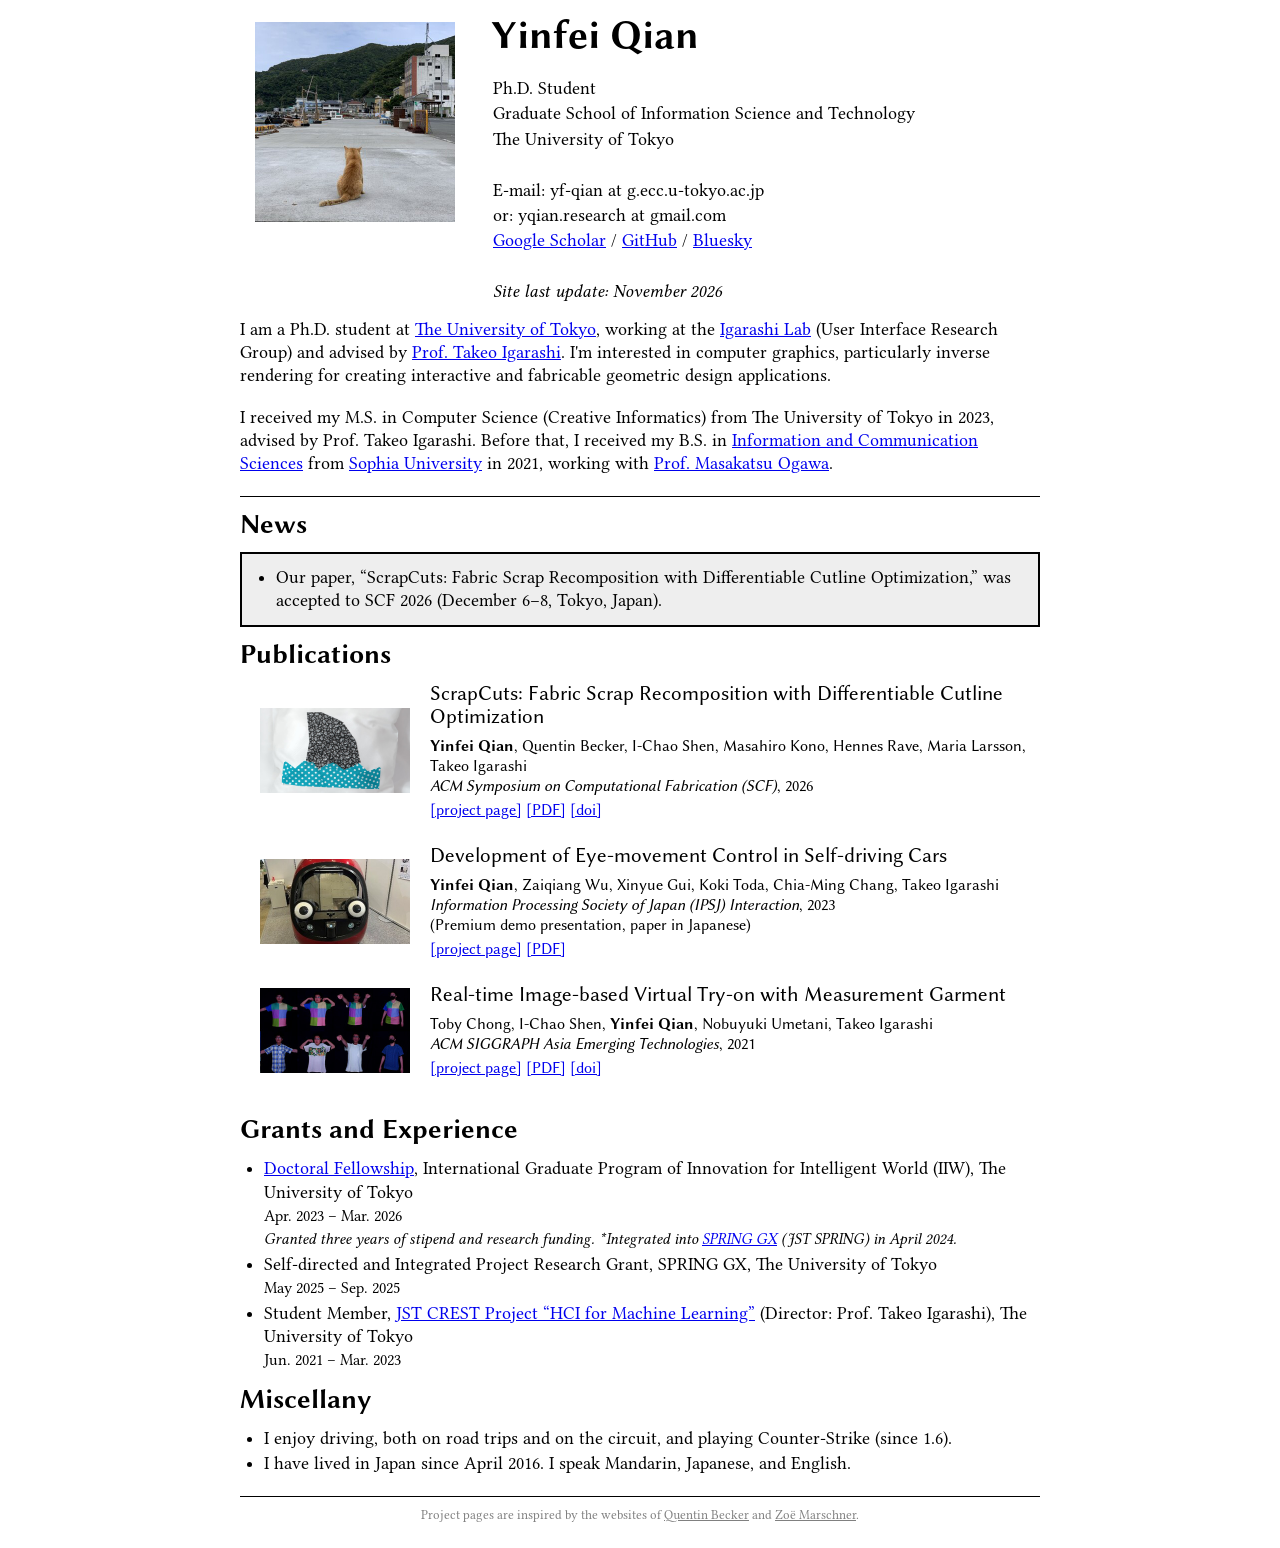
==== index.html @ 5fb3cdd7 "Initial homepage release" ====
<!DOCTYPE html>
<html lang="en">

  <head>
    <meta charset="utf-8">
    <meta name="viewport" content="width=device-width, initial-scale=1">
    <title>Yinfei Qian</title>
    <meta name="description" content="Yinfei Qian, Ph.D. student in computer graphics at The University of Tokyo.">
    <link rel="stylesheet" href="style.css">
  </head>

  <body>
    <div class="container">

      <div class="header">
        <div class="pic">
          <img class="photo" src="image/me.jpg" alt="Photo">
        </div>

        <div class="header-info">
          <h1>Yinfei Qian</h1>

          <div class="bio1">
            <p>Ph.D. Student</p>
            <p>Graduate School of Information Science and Technology</p>
            <p>The University of Tokyo</p>
            <br>
            <p>E-mail: yf-qian at g.ecc.u-tokyo.ac.jp</p>
            <p>or: yqian.research at gmail.com</p>
            <p>
              <a href="https://scholar.google.com/citations?user=1pi0i1wAAAAJ&hl=en">Google Scholar</a> /
              <a href="https://github.com/271806">GitHub</a> /
              <a href="https://bsky.app/profile/yqian-1000.bsky.social">Bluesky</a>
            </p>
            <br>
            <p><i>Site last update: November 2026</i></p>
          </div>
        </div>
      </div>

      <div class="bio">
        <p>
          I am a Ph.D. student at
          <a href="https://www.u-tokyo.ac.jp/en/index.html">The University of Tokyo</a>,
          working at the <a href="https://www-ui.is.s.u-tokyo.ac.jp/en/">Igarashi Lab</a>
          (User Interface Research Group) and advised by
          <a href="https://www-ui.is.s.u-tokyo.ac.jp/~takeo/">Prof. Takeo Igarashi</a>.
          I'm interested in computer graphics, particularly inverse rendering for creating
          interactive and fabricable geometric design applications.
        </p>
        <p>
          I received my M.S. in Computer Science (Creative Informatics) from The University of Tokyo in 2023,
          advised by Prof. Takeo Igarashi.
          Before that, I received my B.S. in
          <a href="https://www.sophia.ac.jp/eng/academics/ug/ug_st/ug_st_informationcs/">Information and Communication Sciences</a>
          from <a href="https://www.sophia.ac.jp/eng/">Sophia University</a> in 2021,
          working with <a href="https://pweb.cc.sophia.ac.jp/comm/index.html">Prof. Masakatsu Ogawa</a>.
        </p>
      </div>

      <hr>

      <h2>News</h2>
      <div class="news">
        <ul>
          <li>
            Our paper, &ldquo;ScrapCuts: Fabric Scrap Recomposition with Differentiable Cutline Optimization,&rdquo;
            was accepted to SCF 2026 (December 6&ndash;8, Tokyo, Japan).
          </li>
        </ul>
      </div>

      <h2 id="publications">Publications</h2>

      <div class="pub">
        <img class="pub-image" src="image/scrapcuts.jpg" alt="A shark-fin pattern made of recomposed fabric scraps, glued to a white cushion">
        <div class="pub-text">
          <div class="pub-title">ScrapCuts: Fabric Scrap Recomposition with Differentiable Cutline Optimization</div>
          <div class="pub-authors"><span class="me">Yinfei Qian</span>, Quentin Becker, I-Chao Shen, Masahiro Kono, Hennes Rave, Maria Larsson, Takeo Igarashi</div>
          <div class="pub-venue"><i>ACM Symposium on Computational Fabrication (SCF)</i>, 2026</div>
          <div class="pub-links">
            <a href="scrapcuts/">[project page]</a>
            <a href="scrapcuts/ScrapCuts_SCF2026.pdf">[PDF]</a>
            <a href="https://doi.org/10.1145/3828611.3845647">[doi]</a>
          </div>
        </div>
      </div>

      <div class="pub">
        <img class="pub-image" src="image/gazingcar.jpg" alt="Self-driving car prototype with robotic eyes">
        <div class="pub-text">
          <div class="pub-title">Development of Eye-movement Control in Self-driving Cars</div>
          <div class="pub-authors"><span class="me">Yinfei Qian</span>, Zaiqiang Wu, Xinyue Gui, Koki Toda, Chia-Ming Chang, Takeo Igarashi</div>
          <div class="pub-venue"><i>Information Processing Society of Japan (IPSJ) Interaction</i>, 2023</div>
          <div class="pub-note">(Premium demo presentation, paper in Japanese)</div>
          <div class="pub-links">
            <a href="gazingcar/">[project page]</a>
            <a href="https://www.interaction-ipsj.org/proceedings/2023/data/pdf/2B-31.pdf">[PDF]</a>
          </div>
        </div>
      </div>

      <div class="pub">
        <img class="pub-image" src="image/tryon.jpg" alt="Virtual try-on results: measurement garment replaced by target garments">
        <div class="pub-text">
          <div class="pub-title">Real-time Image-based Virtual Try-on with Measurement Garment</div>
          <div class="pub-authors">Toby Chong, I-Chao Shen, <span class="me">Yinfei Qian</span>, Nobuyuki Umetani, Takeo Igarashi</div>
          <div class="pub-venue"><i>ACM SIGGRAPH Asia Emerging Technologies</i>, 2021</div>
          <div class="pub-links">
            <a href="tryon/">[project page]</a>
            <a href="tryon/VirtualTryOn_SA2021_ETech.pdf">[PDF]</a>
            <a href="https://doi.org/10.1145/3476122.3484832">[doi]</a>
          </div>
        </div>
      </div>

      <h2>Grants and Experience</h2>
      <ul>
        <li>
          <a href="https://www.iiw.i.u-tokyo.ac.jp/en/selective-subjects/subsidy-list/">Doctoral Fellowship</a>,
          International Graduate Program of Innovation for Intelligent World (IIW), The University of Tokyo<br>
          <span class="detail">Apr. 2023 &ndash; Mar. 2026</span><br>
          <i class="detail">Granted three years of stipend and research funding.
          *Integrated into <a href="https://spring-gx.adm.s.u-tokyo.ac.jp/en/">SPRING GX</a> (JST SPRING) in April 2024.</i>
        </li>
        <li>
          Self-directed and Integrated Project Research Grant, SPRING GX, The University of Tokyo<br>
          <span class="detail">May 2025 &ndash; Sep. 2025</span>
        </li>
        <li>
          Student Member,
          <a href="https://www-ui.is.s.u-tokyo.ac.jp/crest/members.html">JST CREST Project &ldquo;HCI for Machine Learning&rdquo;</a>
          (Director: Prof. Takeo Igarashi), The University of Tokyo<br>
          <span class="detail">Jun. 2021 &ndash; Mar. 2023</span>
        </li>
      </ul>

      <h2>Miscellany</h2>
      <ul>
        <li>I enjoy driving, both on road trips and on the circuit, and playing Counter-Strike (since 1.6).</li>
        <li>I have lived in Japan since April 2016. I speak Mandarin, Japanese, and English.</li>
      </ul>

      <hr>

      <p class="credit">
        Project pages are inspired by the websites of
        <a href="https://qbecky.github.io/">Quentin Becker</a> and
        <a href="https://zoemarschner.com/">Zo&euml; Marschner</a>.
      </p>

    </div>
  </body>
</html>
---- style.css ----
@font-face {
  font-family: 'Linux Libertine';
  src: url('fonts/LinLibertine-Regular.woff') format('woff');
  font-weight: normal;
  font-style: normal;
  font-display: swap;
}

@font-face {
  font-family: 'Linux Libertine';
  src: url('fonts/LinLibertine-Italic.woff') format('woff');
  font-weight: normal;
  font-style: italic;
  font-display: swap;
}

@font-face {
  font-family: 'Linux Libertine';
  src: url('fonts/LinLibertine-Bold.woff') format('woff');
  font-weight: bold;
  font-style: normal;
  font-display: swap;
}

@font-face {
  font-family: 'Linux Libertine';
  src: url('fonts/LinLibertine-BoldItalic.woff') format('woff');
  font-weight: bold;
  font-style: italic;
  font-display: swap;
}

@font-face {
  font-family: 'Linux Biolinum';
  src: url('fonts/LinBiolinum-Regular.woff') format('woff');
  font-weight: normal;
  font-style: normal;
  font-display: swap;
}

@font-face {
  font-family: 'Linux Biolinum';
  src: url('fonts/LinBiolinum-Italic.woff') format('woff');
  font-weight: normal;
  font-style: italic;
  font-display: swap;
}

@font-face {
  font-family: 'Linux Biolinum';
  src: url('fonts/LinBiolinum-Bold.woff') format('woff');
  font-weight: bold;
  font-style: normal;
  font-display: swap;
}

:root {
  --font-body: 'Linux Libertine', 'Times New Roman', serif;
  --font-heading: 'Linux Biolinum', Arial, sans-serif;
}

body {
  background-color: #fff;
  color: #000;
}

.container {
  margin: auto;
  max-width: 800px;
  font-family: var(--font-body);
  font-size: 18px;
  line-height: 1.3;
}

h1, h2, h4, .pub-text {
  font-family: var(--font-heading);
}

p {
  margin: 2px;
}

.header {
  display: flex;
  align-items: flex-start;
  margin-top: 22px;
}

.pic {
  flex: none;
  margin: 0 36px 15px 15px;
  text-align: center;
  line-height: 0;
}

.photo {
  width: 50vw;
  max-width: 200px;
}

.header-info {
  align-self: flex-start;
}

h1 {
  font-size: 40px;
  font-weight: bold;
  line-height: 1.1;
  margin: 0;
  margin-top: -0.225em;
}

.bio1 {
  margin-top: 20px;
}

.bio {
  margin-top: 12px;
}

.bio p {
  margin: 0 0 1em 0;
}

hr {
  height: 0px;
  border: none;
  border-top: 1px solid black;
  margin-top: 20px;
}

h2 {
  margin: 0;
  margin-top: 10px;
  margin-bottom: 10px;
}

h4 {
  margin: 0;
  margin-top: 5px;
  margin-bottom: 5px;
}

li {
  margin: 2px;
}

ul {
  margin: 2px;
  padding-left: 20px;
}

.news {
  background-color: #EEE;
  border: 2px solid black;
  padding: 10px;
}

.detail {
  font-size: 16px;
}

.pub {
  display: flex;
  align-items: center;
  padding-bottom: 24px;
}

.pub-image {
  flex: none;
  width: 150px;
  height: 85px;
  margin: 0 20px;
  object-fit: contain;
}

.pub-title {
  font-size: 21px;
  line-height: 1.1;
  margin-bottom: 8px;
}

.pub-authors, .pub-venue, .pub-note, .pub-links {
  font-size: 16px;
  line-height: 1.25;
}

.pub-links {
  padding-top: 4px;
}

.me {
  font-weight: bold;
}

.credit {
  margin: 10px 0 24px;
  text-align: center;
  font-size: 13px;
  color: #808080;
}

.credit a {
  color: inherit;
}

@media (max-width: 768px) {
  h1 {
    font-size: 20px;
  }
}

@media (max-width: 480px) {
  .photo {
    width: 35vw;
  }

  .pic {
    margin: 0 16px 12px 0;
  }

  .bio1 {
    margin-top: 8px;
    font-size: 14px;
    overflow-wrap: anywhere;
  }

  .pub {
    align-items: flex-start;
  }

  .pub-image {
    width: 90px;
    height: 51px;
    margin: 4px 12px 0 0;
  }

  .pub-title {
    font-size: 18px;
  }

  .pub-authors, .pub-venue, .pub-note, .pub-links {
    font-size: 15px;
  }
}
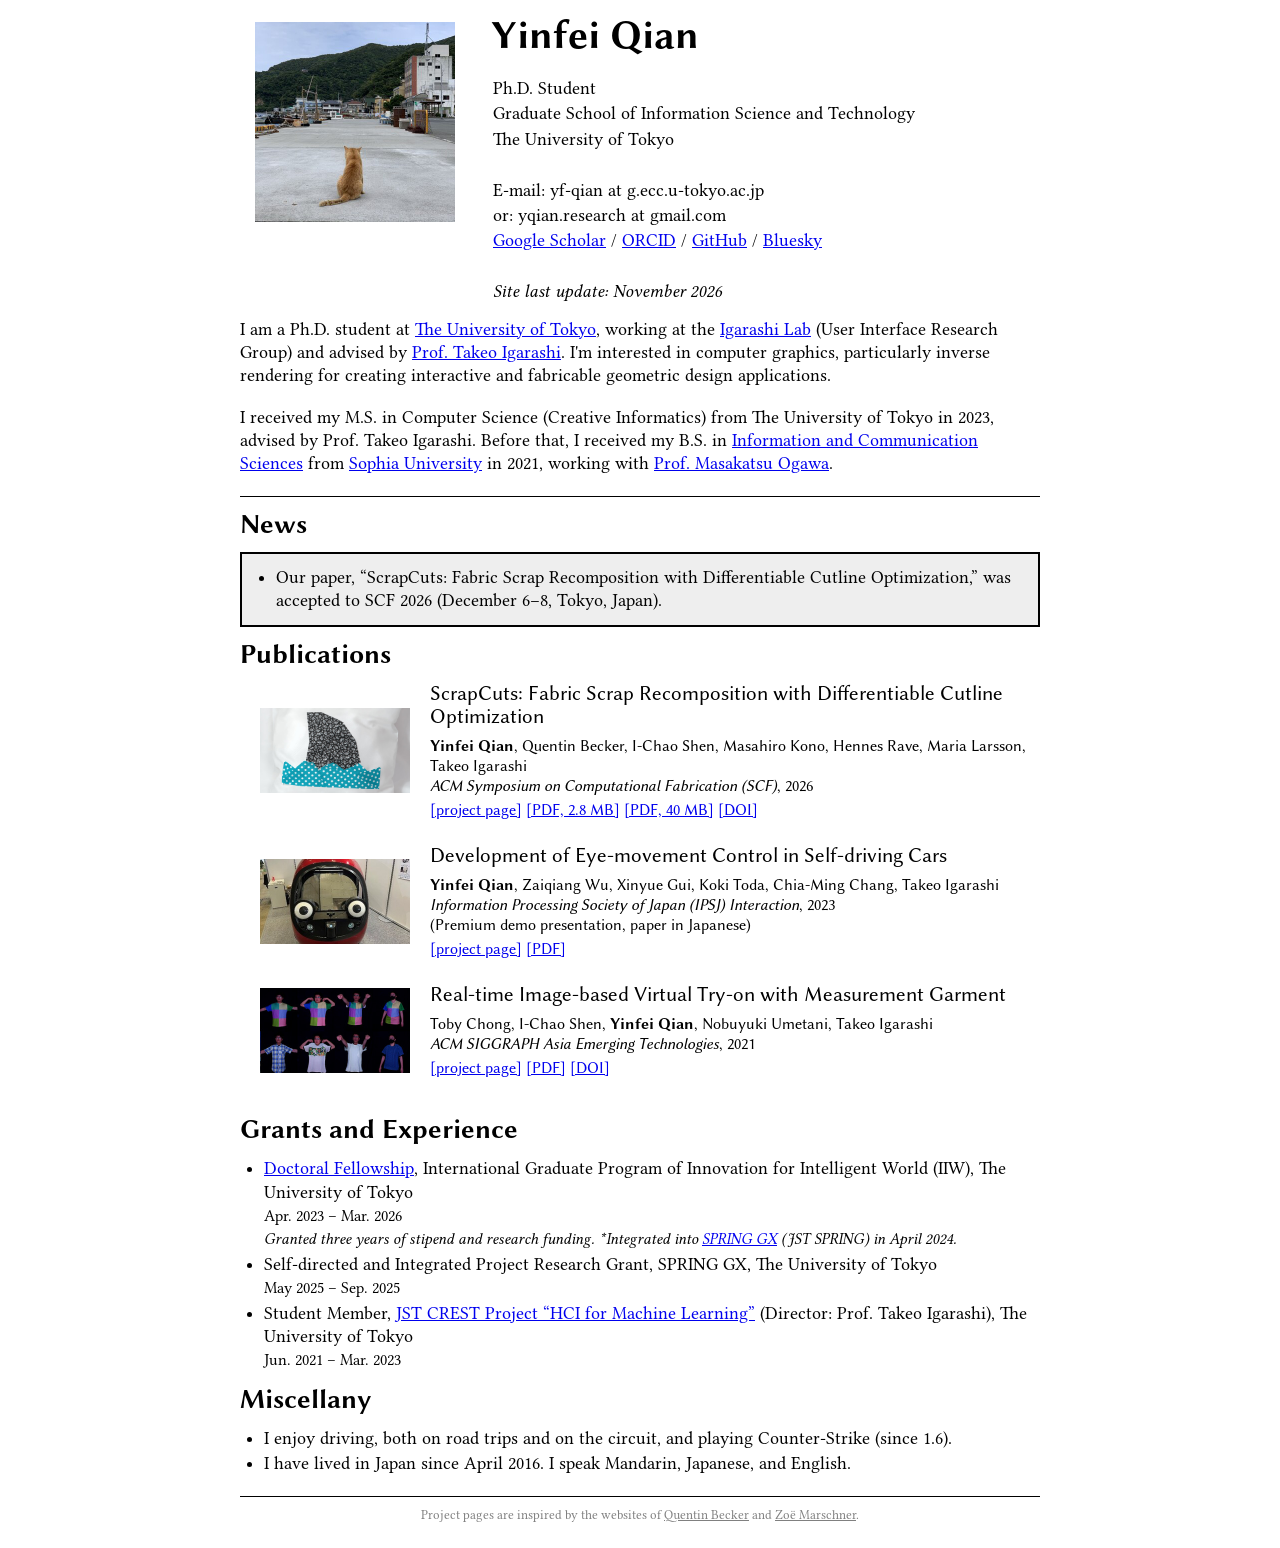
==== commit 4ec90e2c: "Add ORCID link and both ScrapCuts PDFs to homepage" ====
--- a/index.html
+++ b/index.html
@@ -29,6 +29,7 @@
             <p>or: yqian.research at gmail.com</p>
             <p>
               <a href="https://scholar.google.com/citations?user=1pi0i1wAAAAJ&hl=en">Google Scholar</a> /
+              <a href="https://orcid.org/0009-0006-5551-5943">ORCID</a> /
               <a href="https://github.com/271806">GitHub</a> /
               <a href="https://bsky.app/profile/yqian-1000.bsky.social">Bluesky</a>
             </p>
@@ -80,8 +81,9 @@
           <div class="pub-venue"><i>ACM Symposium on Computational Fabrication (SCF)</i>, 2026</div>
           <div class="pub-links">
             <a href="scrapcuts/">[project page]</a>
-            <a href="scrapcuts/ScrapCuts_SCF2026.pdf">[PDF]</a>
-            <a href="https://doi.org/10.1145/3828611.3845647">[doi]</a>
+            <a href="scrapcuts/ScrapCuts_SCF2026.pdf">[PDF, 2.8 MB]</a>
+            <a href="scrapcuts/ScrapCuts_SCF2026_full.pdf">[PDF, 40 MB]</a>
+            <a href="https://doi.org/10.1145/3828611.3845647">[DOI]</a>
           </div>
         </div>
       </div>
@@ -109,7 +111,7 @@
           <div class="pub-links">
             <a href="tryon/">[project page]</a>
             <a href="tryon/VirtualTryOn_SA2021_ETech.pdf">[PDF]</a>
-            <a href="https://doi.org/10.1145/3476122.3484832">[doi]</a>
+            <a href="https://doi.org/10.1145/3476122.3484832">[DOI]</a>
           </div>
         </div>
       </div>
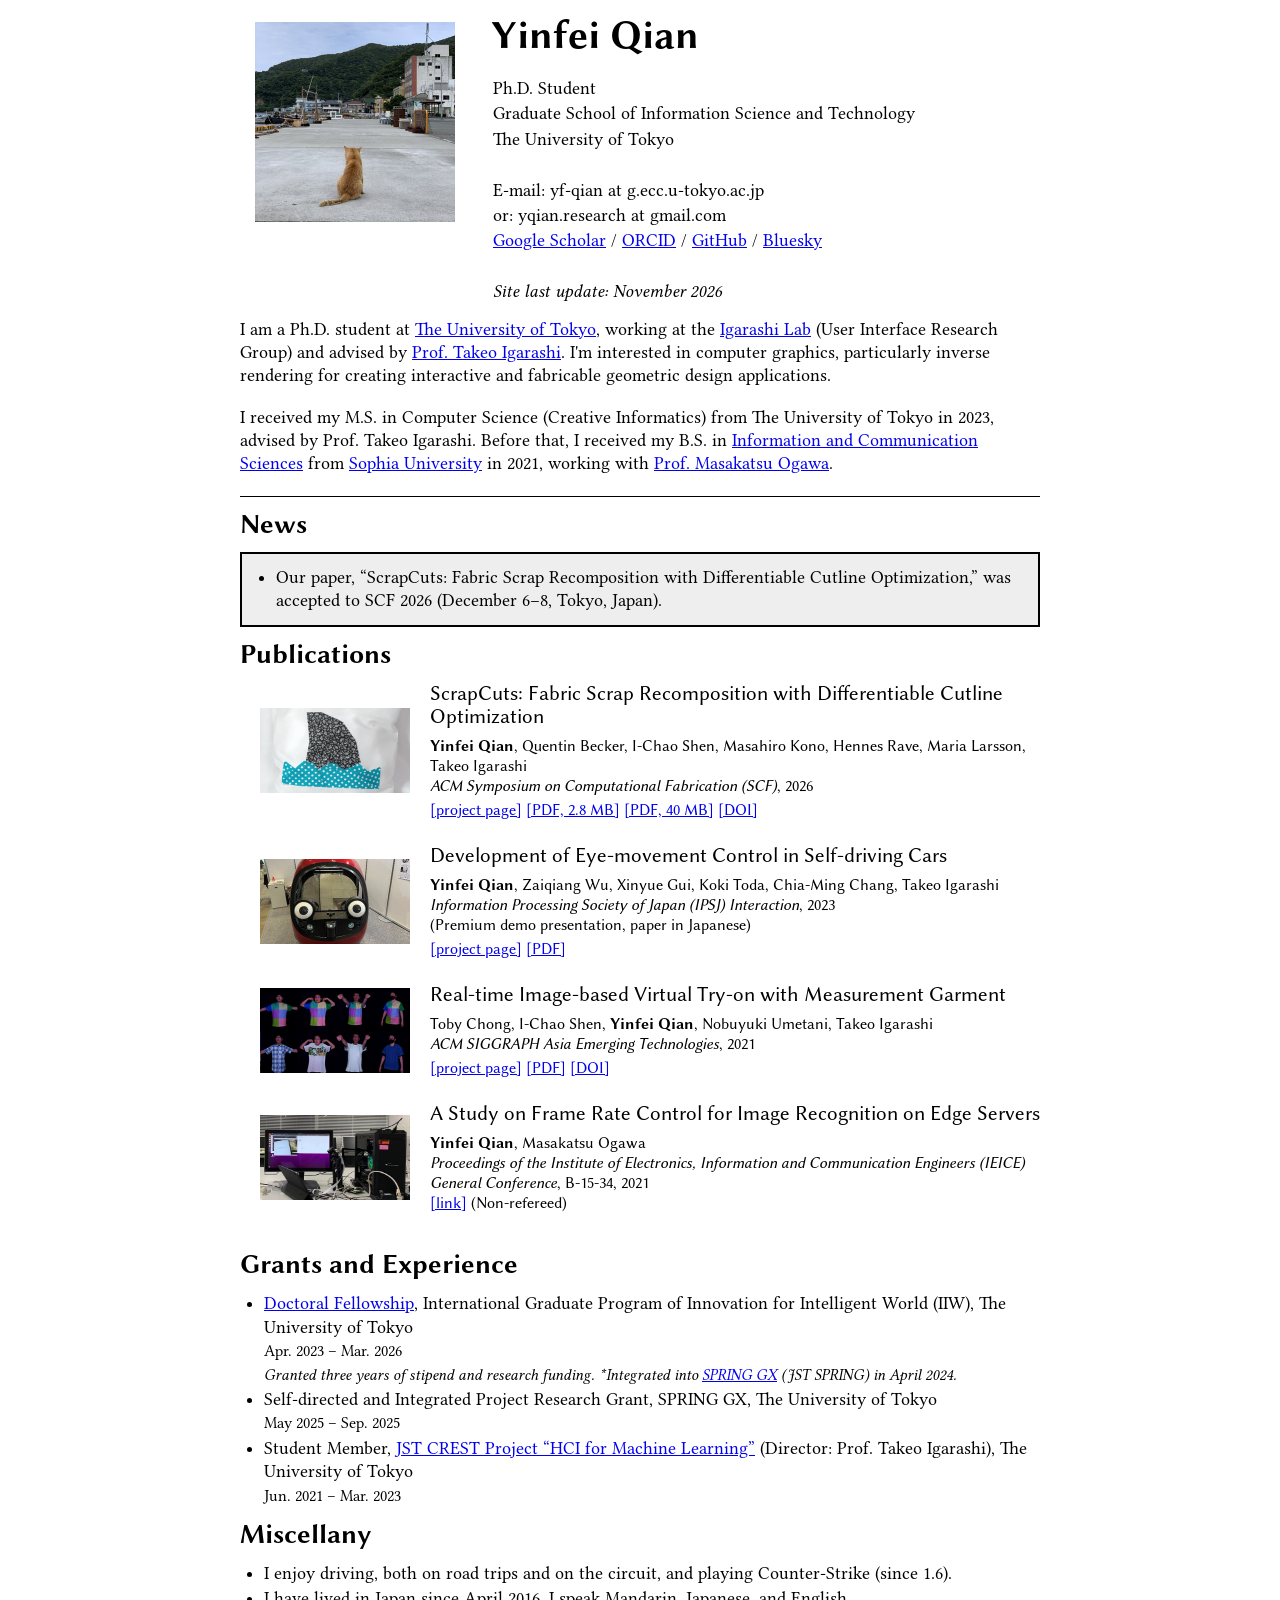
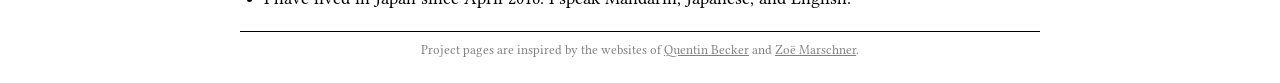
==== commit ed179f66: "Add IEICE General Conference 2021 paper" ====
--- a/index.html
+++ b/index.html
@@ -115,6 +115,15 @@
           </div>
         </div>
       </div>
+      <div class="pub">
+        <img class="pub-image" src="image/edgeserver.jpg" alt="Experimental setup: a camera-equipped Raspberry Pi and a desktop edge server">
+        <div class="pub-text">
+          <div class="pub-title">A Study on Frame Rate Control for Image Recognition on Edge Servers</div>
+          <div class="pub-authors"><span class="me">Yinfei Qian</span>, Masakatsu Ogawa</div>
+          <div class="pub-venue"><i>Proceedings of the Institute of Electronics, Information and Communication Engineers (IEICE) General Conference</i>, B-15-34, 2021</div>
+          <div class="pub-note"><a href="https://www.ieice.org/jpn_r/activities/taikai/2021general/jpn/p_pro/0215_Bpro.pdf#page=23">[link]</a> (Non-refereed)</div>
+        </div>
+      </div>
 
       <h2>Grants and Experience</h2>
       <ul>
